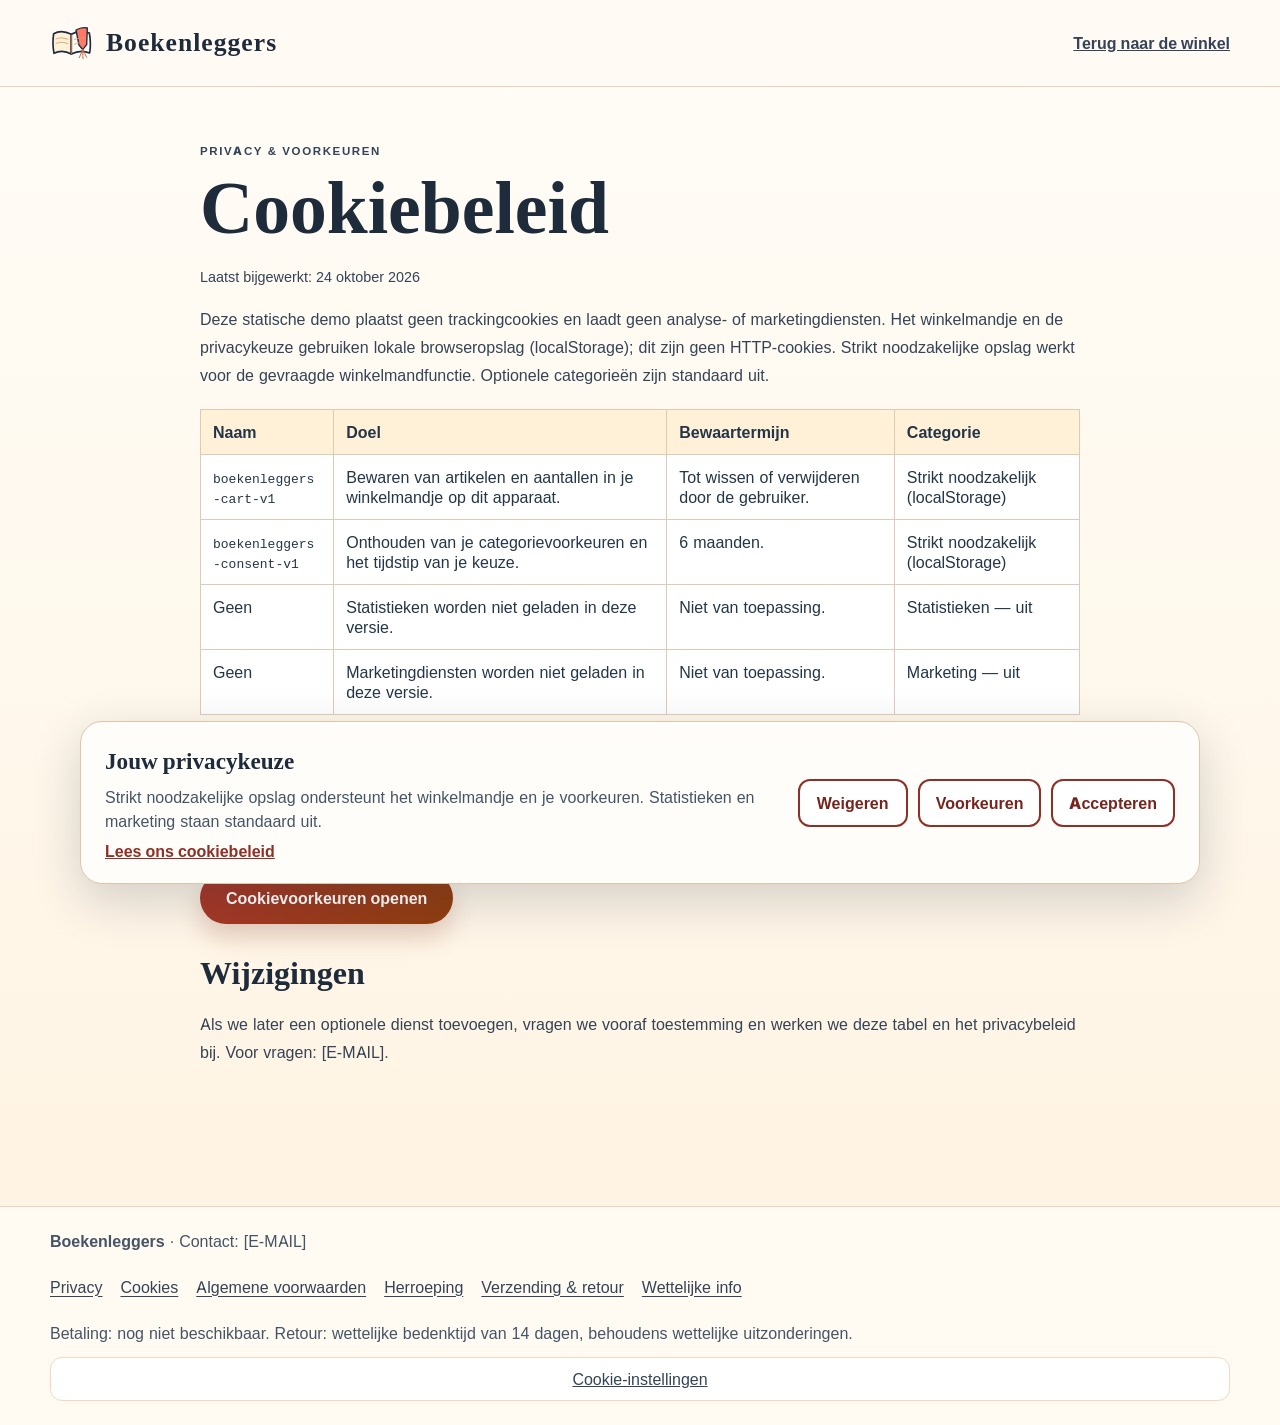
==== cookies.html @ 436d1fa3 "Build animated Dutch storefront with legal and consent pages" ====
<!DOCTYPE html>
<html lang="nl-BE">
  <head>
    <meta charset="UTF-8" />
    <meta name="viewport" content="width=device-width, initial-scale=1.0" />
    <meta name="description" content="Cookiebeleid van Boekenleggers.be, met uitleg over lokale browseropslag en je privacyvoorkeuren." />
    <link rel="canonical" href="https://semracol.github.io/boekenleggers/cookies.html" />
    <meta property="og:type" content="website" />
    <meta property="og:title" content="Cookiebeleid | Boekenleggers.be" />
    <meta property="og:description" content="Bekijk welke opslag Boekenleggers.be gebruikt en beheer je voorkeuren." />
    <meta property="og:url" content="https://semracol.github.io/boekenleggers/cookies.html" />
    <link rel="icon" type="image/svg+xml" href="assets/favicon.svg" />
    <link rel="stylesheet" href="styles.css" />
    <link rel="stylesheet" href="legal.css" />
    <title>Cookiebeleid | Boekenleggers.be</title>
  </head>
  <body>
    <header class="topbar"><div class="container nav-wrap"><a class="brand" href="index.html"><img src="assets/logo-mark.svg" alt="" width="44" height="44" /><span>Boekenleggers</span></a><a class="legal-home-link" href="index.html">Terug naar de winkel</a></div></header>
    <main class="container legal-main">
      <p class="eyebrow">Privacy & voorkeuren</p>
      <h1>Cookiebeleid</h1>
      <p class="legal-updated">Laatst bijgewerkt: 24 oktober 2026</p>
      <p>Deze statische demo plaatst geen trackingcookies en laadt geen analyse- of marketingdiensten. Het winkelmandje en de privacykeuze gebruiken lokale browseropslag (localStorage); dit zijn geen HTTP-cookies. Strikt noodzakelijke opslag werkt voor de gevraagde winkelmandfunctie. Optionele categorieën zijn standaard uit.</p>
      <div class="table-scroll"><table><thead><tr><th>Naam</th><th>Doel</th><th>Bewaartermijn</th><th>Categorie</th></tr></thead><tbody>
        <tr><td><code>boekenleggers-cart-v1</code></td><td>Bewaren van artikelen en aantallen in je winkelmandje op dit apparaat.</td><td>Tot wissen of verwijderen door de gebruiker.</td><td>Strikt noodzakelijk (localStorage)</td></tr>
        <tr><td><code>boekenleggers-consent-v1</code></td><td>Onthouden van je categorievoorkeuren en het tijdstip van je keuze.</td><td>6 maanden.</td><td>Strikt noodzakelijk (localStorage)</td></tr>
        <tr><td>Geen</td><td>Statistieken worden niet geladen in deze versie.</td><td>Niet van toepassing.</td><td>Statistieken — uit</td></tr>
        <tr><td>Geen</td><td>Marketingdiensten worden niet geladen in deze versie.</td><td>Niet van toepassing.</td><td>Marketing — uit</td></tr>
      </tbody></table></div>
      <h2>Je keuze aanpassen</h2>
      <p>Gebruik de knop hieronder of de link “Cookie-instellingen” onderaan elke pagina. Je kunt optionele categorieën weigeren zonder de winkelmandfunctie te verliezen. Je browserinstellingen kunnen lokale opslag ook wissen of blokkeren.</p>
      <button class="button primary" type="button" data-open-cookie-settings>Cookievoorkeuren openen</button>
      <h2>Wijzigingen</h2>
      <p>Als we later een optionele dienst toevoegen, vragen we vooraf toestemming en werken we deze tabel en het privacybeleid bij. Voor vragen: [E-MAIL].</p>
    </main>
    <footer class="site-footer"><div class="container legal-footer"><p><strong>Boekenleggers</strong> · Contact: [E-MAIL]</p><nav class="legal-links" aria-label="Juridische informatie"><a href="privacy.html">Privacy</a><a href="cookies.html">Cookies</a><a href="voorwaarden.html">Algemene voorwaarden</a><a href="herroeping.html">Herroeping</a><a href="verzending-retour.html">Verzending & retour</a><a href="juridische-info.html">Wettelijke info</a></nav><p>Betaling: nog niet beschikbaar. Retour: wettelijke bedenktijd van 14 dagen, behoudens wettelijke uitzonderingen.</p><button class="footer-cookie-link" type="button" data-open-cookie-settings>Cookie-instellingen</button></div></footer>
    <section class="cookie-banner" id="cookieBanner" aria-labelledby="cookieTitle" hidden><div class="cookie-copy"><h2 id="cookieTitle">Jouw privacykeuze</h2><p>Strikt noodzakelijke opslag ondersteunt het winkelmandje en je voorkeuren. Statistieken en marketing staan standaard uit.</p><a href="cookies.html">Lees ons cookiebeleid</a></div><div class="cookie-actions"><button class="cookie-choice" type="button" data-cookie-reject>Weigeren</button><button class="cookie-choice" type="button" data-cookie-preferences>Voorkeuren</button><button class="cookie-choice" type="button" data-cookie-accept>Accepteren</button></div></section>
    <dialog class="cookie-dialog" id="cookiePreferences" aria-labelledby="cookiePreferencesTitle"><form method="dialog" class="cookie-dialog-content"><div class="cookie-dialog-heading"><h2 id="cookiePreferencesTitle">Cookievoorkeuren</h2><button class="icon-button" type="button" data-close-cookie aria-label="Voorkeuren sluiten">×</button></div><p>Strikt noodzakelijke opslag is altijd actief; optionele categorieën staan standaard uit.</p><label class="cookie-category"><span><strong>Strikt noodzakelijk</strong><small>Winkelmandje en voorkeuren</small></span><input type="checkbox" checked disabled /></label><label class="cookie-category"><span><strong>Statistieken</strong><small>Indien later ingeschakeld</small></span><input type="checkbox" id="statisticsConsent" /></label><label class="cookie-category"><span><strong>Marketing</strong><small>Indien later ingeschakeld</small></span><input type="checkbox" id="marketingConsent" /></label><div class="cookie-dialog-actions"><button class="cookie-choice" type="button" data-cookie-reject>Weigeren</button><button class="cookie-choice" type="button" data-cookie-save>Voorkeuren opslaan</button></div></form></dialog>
    <script src="consent.js"></script>
  </body>
</html>
---- styles.css ----
@font-face {
  font-family: "Inter";
  src: url("assets/fonts/inter-latin-ext.woff2") format("woff2");
  font-style: normal;
  font-weight: 400 800;
  font-display: swap;
}

@font-face {
  font-family: "Baloo 2";
  src: url("assets/fonts/baloo-2-latin-ext.woff2") format("woff2");
  font-style: normal;
  font-weight: 400 800;
  font-display: swap;
}

:root {
  --bg: #fffaf4;
  --panel: #fffdf9;
  --cream: #fff1d7;
  --peach: #ffbb9a;
  --coral: #ff7a66;
  --sun: #ffd76a;
  --mint: #bfe9d4;
  --sky: #cfe8ff;
  --lavender: #e1d4ff;
  --ink: #1d2b3a;
  --muted: #5d6d7c;
  --line: #f4d9be;
  --shadow: rgba(89, 58, 41, 0.12);
}

* {
  box-sizing: border-box;
}

html {
  scroll-behavior: smooth;
}

body {
  margin: 0;
  font-family: "Inter", sans-serif;
  background: linear-gradient(180deg, #fffdf8 0%, #fff2df 100%);
  color: var(--ink);
}

a {
  color: inherit;
  text-decoration: none;
}

button {
  font: inherit;
}

.container {
  width: min(1180px, calc(100% - 32px));
  margin: 0 auto;
}

.topbar {
  position: sticky;
  top: 0;
  z-index: 10;
  background: rgba(255, 250, 244, 0.85);
  backdrop-filter: blur(10px);
  border-bottom: 1px solid rgba(236, 201, 173, 0.8);
}

.nav-wrap {
  display: flex;
  align-items: center;
  justify-content: space-between;
  min-height: 86px;
  gap: 16px;
}

.brand {
  display: inline-flex;
  align-items: center;
  gap: 12px;
  font-family: "Baloo 2", cursive;
  font-weight: 800;
  font-size: clamp(1.5rem, 2vw, 2.1rem);
  letter-spacing: 0.04em;
}

.brand-mark {
  display: inline-flex;
  align-items: center;
  justify-content: center;
  width: 40px;
  height: 40px;
  border-radius: 12px;
  background: linear-gradient(135deg, var(--coral), #ffb561);
  color: white;
  box-shadow: 0 10px 20px rgba(255, 122, 102, 0.2);
}

.main-nav {
  display: flex;
  align-items: center;
  gap: clamp(14px, 2vw, 30px);
  font-weight: 600;
  color: var(--muted);
}

.main-nav a {
  position: relative;
}

.main-nav a::after {
  content: "";
  position: absolute;
  left: 0;
  bottom: -8px;
  width: 100%;
  height: 2px;
  background: var(--coral);
  transform: scaleX(0);
  transform-origin: center;
  transition: transform 0.2s ease;
}

.main-nav a:hover::after,
.main-nav a:focus-visible::after {
  transform: scaleX(1);
}

.cart-pill {
  display: inline-flex;
  align-items: center;
  gap: 10px;
  border: 1px solid var(--line);
  background: #fff;
  color: var(--ink);
  border-radius: 999px;
  min-height: 44px;
  padding: 8px 14px;
  cursor: pointer;
  box-shadow: 0 8px 16px rgba(255, 164, 97, 0.08);
}

.cart-count {
  display: inline-flex;
  align-items: center;
  justify-content: center;
  width: 26px;
  height: 26px;
  border-radius: 50%;
  background: #a9362b;
  color: white;
  font-size: 0.85rem;
  font-weight: 700;
}

.hero {
  display: grid;
  grid-template-columns: 1.1fr 0.9fr;
  align-items: center;
  gap: 32px;
  padding: 52px 0 28px;
}

.eyebrow {
  margin: 0 0 12px;
  text-transform: uppercase;
  letter-spacing: 0.14em;
  font-size: 0.72rem;
  font-weight: 800;
  color: var(--coral);
}

.eyebrow.accent {
  color: #ef8d5a;
}

.hero-copy h1,
.section-heading h2,
.gift-copy h2 {
  margin: 0;
  font-family: "Baloo 2", cursive;
  line-height: 0.98;
  letter-spacing: -0.04em;
  color: var(--ink);
}

.hero-copy h1 {
  font-size: clamp(3rem, 5vw, 5rem);
  max-width: 560px;
}

.lead {
  margin: 18px 0 0;
  color: var(--muted);
  font-size: 1.08rem;
  line-height: 1.7;
  max-width: 560px;
}

.hero-actions {
  display: flex;
  flex-wrap: wrap;
  gap: 16px;
  margin-top: 28px;
}

.button {
  display: inline-flex;
  align-items: center;
  justify-content: center;
  border-radius: 999px;
  padding: 16px 26px;
  font-weight: 700;
  transition: transform 0.2s ease, box-shadow 0.2s ease;
}

.button:hover,
.card-button:hover {
  transform: translateY(-1px);
}

.button.primary,
.card-button {
  border: none;
  background: linear-gradient(135deg, #ff7a66 0%, #ffb76e 100%);
  color: white;
  box-shadow: 0 14px 25px rgba(255, 122, 102, 0.2);
}

.button.secondary {
  background: #fff0DB;
  color: var(--ink);
  border: 1px solid #f7d5af;
}

.mini-meta {
  display: flex;
  flex-wrap: wrap;
  gap: 12px;
  list-style: none;
  padding: 0;
  margin: 30px 0 0;
  color: var(--muted);
  font-size: 0.92rem;
  font-weight: 600;
}

.mini-meta li {
  background: rgba(255, 255, 255, 0.65);
  border: 1px solid var(--line);
  border-radius: 999px;
  padding: 10px 14px;
}

.hero-visual {
  display: flex;
  justify-content: center;
}

.product-scene {
  position: relative;
  display: inline-flex;
  min-height: 44px;
  align-items: center;
  width: min(520px, 100%);
  height: 480px;
  border-radius: 36px;
  background: linear-gradient(160deg, #ffe7c8 0%, #fff4e4 100%);
  border: 1px solid #f6d6b0;
  box-shadow: 0 30px 60px rgba(255, 163, 104, 0.14);
  overflow: hidden;
}

.bookmark {
  position: absolute;
  width: 120px;
  height: 280px;
  border-radius: 22px 22px 18px 18px;
  background: linear-gradient(180deg, #fffaf5 0%, #f9e8c9 100%);
  border: 2px solid #ddb88f;
  box-shadow: 0 22px 30px rgba(84, 63, 47, 0.13);
}

.bookmark::before {
  content: "";
  position: absolute;
  inset: 18px 14px 18px 14px;
  border-radius: 16px;
  background: linear-gradient(180deg, #fff8ef 0%, #fbefdf 100%);
  border: 1px solid rgba(0, 0, 0, 0.04);
}

.bookmark-one {
  left: 100px;
  top: 110px;
  transform: rotate(-8deg);
}

.bookmark-two {
  right: 110px;
  top: 130px;
  transform: rotate(10deg);
  background: linear-gradient(180deg, #eef6fb 0%, #dae8f9 100%);
  border-color: #b8cde7;
}

.gift-bag {
  position: absolute;
  right: 70px;
  bottom: 42px;
  width: 220px;
  height: 260px;
  background: linear-gradient(180deg, #f9d8b1 0%, #efb77d 100%);
  border-radius: 26px;
  border: 1px solid rgba(121, 80, 53, 0.16);
  box-shadow: 0 20px 30px rgba(159, 104, 55, 0.16);
}

.bag-top {
  position: absolute;
  left: 18px;
  right: 18px;
  top: 26px;
  height: 26px;
  border-radius: 16px 16px 10px 10px;
  background: rgba(255, 255, 255, 0.45);
}

.bag-ribbon {
  position: absolute;
  left: calc(50% - 10px);
  top: 0;
  width: 20px;
  height: 110px;
  border-radius: 999px;
  background: linear-gradient(180deg, #ff8b72 0%, #ffb76e 100%);
}

.badge {
  position: absolute;
  top: 28px;
  right: 36px;
  background: white;
  color: #8f3026;
  font-size: 0.72rem;
  font-weight: 800;
  letter-spacing: 0.12em;
  padding: 10px 14px;
  border-radius: 999px;
  text-transform: uppercase;
  box-shadow: 0 8px 18px rgba(255, 124, 88, 0.12);
}

.hero-shipping-badge {
  position: absolute;
  bottom: 18px;
  left: 18px;
  max-width: calc(100% - 36px);
  padding: 12px 16px;
  border-radius: 999px;
  background: var(--ink);
  color: white;
  font-size: 0.86rem;
  font-weight: 700;
  box-shadow: 0 8px 20px rgba(29, 43, 58, 0.18);
}

.promo-strip {
  overflow: hidden;
  background: #ffe6c3;
  border-top: 1px solid rgba(210, 171, 119, 0.5);
  border-bottom: 1px solid rgba(210, 171, 119, 0.5);
}

.marquee-track {
  overflow: hidden;
  padding: 15px 0;
}

.marquee-content {
  display: flex;
  width: max-content;
  align-items: center;
  gap: 40px;
  animation: marquee-scroll 28s linear infinite;
}

.marquee-content span {
  color: var(--ink);
  font-weight: 800;
  white-space: nowrap;
}

.marquee-content span::after {
  content: "✦";
  color: #bd4e3d;
  margin-left: 40px;
}

@keyframes marquee-scroll {
  to {
    transform: translateX(-50%);
  }
}

.collection,
.reviews {
  padding: 72px 0 28px;
}

.section-heading {
  margin-bottom: 28px;
}

.section-heading h2,
.gift-copy h2 {
  font-size: clamp(2.1rem, 3.2vw, 3.5rem);
}

.product-grid {
  display: grid;
  grid-template-columns: repeat(4, minmax(0, 1fr));
  gap: 22px;
}

.product-card {
  background: rgba(255, 255, 255, 0.75);
  border: 1px solid var(--line);
  border-radius: 28px;
  overflow: hidden;
  box-shadow: 0 16px 36px rgba(185, 130, 80, 0.08);
}

.product-art {
  position: relative;
  height: 220px;
  display: flex;
  align-items: center;
  justify-content: center;
  padding: 10px;
}

.product-image {
  width: 100%;
  height: 100%;
  object-fit: contain;
  border-radius: 18px;
}

.art-peach {
  background: linear-gradient(135deg, #ffd2c8 0%, #fff0c8 100%);
}

.art-mint {
  background: linear-gradient(135deg, #d7f6e6 0%, #cbe9ff 100%);
}

.art-gold {
  background: linear-gradient(135deg, #f9e7b5 0%, #ffd9c1 100%);
}

.art-lilac {
  background: linear-gradient(135deg, #e5d9ff 0%, #dff0ff 100%);
}

.product-info {
  padding: 20px 18px 18px;
}

.meta-row {
  display: flex;
  justify-content: space-between;
  align-items: center;
  gap: 10px;
  margin-bottom: 8px;
}

.tag {
  display: inline-flex;
  align-items: center;
  justify-content: center;
  min-height: 30px;
  border-radius: 999px;
  background: #fff4de;
  color: #7a5b38;
  font-size: 0.72rem;
  font-weight: 800;
  letter-spacing: 0.08em;
  text-transform: uppercase;
  padding: 0 10px;
}

.price {
  font-weight: 800;
  color: var(--ink);
}

.product-info h3 {
  margin: 0 0 8px;
  font-size: 1.5rem;
}

.product-info p {
  margin: 0;
  color: var(--muted);
  line-height: 1.6;
}

.card-button {
  margin-top: 18px;
  width: 100%;
  min-height: 48px;
  border: none;
  border-radius: 14px;
  padding: 12px 16px;
  font-weight: 700;
  cursor: pointer;
}

.product-shipping-note {
  margin: 10px 0 0 !important;
  color: #455566 !important;
  font-size: 0.8rem;
  text-align: center;
}

.gift-banner {
  padding: 28px 0 10px;
}

.gift-layout {
  display: grid;
  grid-template-columns: 1.03fr 0.97fr;
  align-items: center;
  gap: 28px;
  padding: 44px 38px;
  background: linear-gradient(135deg, #fffcf8 0%, #fff5ea 100%);
  border: 1px solid var(--line);
  border-radius: 36px;
  box-shadow: 0 16px 32px rgba(181, 120, 72, 0.1);
}

.gift-copy p {
  color: var(--muted);
  line-height: 1.7;
}

.gift-copy ul {
  list-style: none;
  padding: 0;
  margin: 18px 0 26px;
  display: grid;
  gap: 10px;
  color: var(--ink);
  font-weight: 600;
}

.gift-copy li::before {
  content: "✦";
  color: var(--coral);
  margin-right: 10px;
}

.gift-visual {
  display: flex;
  justify-content: center;
  align-items: center;
  min-height: 320px;
}

.box {
  position: relative;
  width: 290px;
  height: 250px;
}

.box-lid {
  position: absolute;
  left: 18px;
  right: 18px;
  top: 0;
  height: 42px;
  border-radius: 16px 16px 12px 12px;
  background: linear-gradient(180deg, #f9d5a4 0%, #f0b77c 100%);
  border: 1px solid rgba(123, 66, 35, 0.15);
}

.box-body {
  position: absolute;
  left: 36px;
  right: 36px;
  top: 34px;
  bottom: 0;
  border-radius: 20px 20px 26px 26px;
  background: linear-gradient(180deg, #fff8ef 0%, #f2d5ad 100%);
  border: 1px solid rgba(123, 66, 35, 0.12);
  box-shadow: 0 25px 30px rgba(118, 76, 44, 0.12);
}

.box-ribbon {
  position: absolute;
  left: calc(50% - 16px);
  top: 24px;
  width: 30px;
  height: 170px;
  border-radius: 999px;
  background: linear-gradient(180deg, #ff7a66 0%, #ffbf70 100%);
}

.info-grid {
  display: grid;
  grid-template-columns: repeat(3, minmax(0, 1fr));
  gap: 22px;
  padding-top: 52px;
  padding-bottom: 18px;
}

.panel {
  background: rgba(255, 255, 255, 0.7);
  border: 1px solid var(--line);
  border-radius: 26px;
  padding: 26px 24px;
  box-shadow: 0 12px 30px rgba(167, 127, 91, 0.08);
}

.icon {
  display: inline-flex;
  align-items: center;
  justify-content: center;
  width: 42px;
  height: 42px;
  border-radius: 12px;
  background: linear-gradient(135deg, #fff0d1 0%, #ffe4c1 100%);
  color: #87371f;
  font-size: 1.4rem;
  margin-bottom: 10px;
}

.panel h3 {
  margin: 0 0 8px;
  font-size: 1.3rem;
}

.panel p {
  margin: 0;
  color: var(--muted);
  line-height: 1.7;
}

.review-grid {
  display: grid;
  grid-template-columns: repeat(3, minmax(0, 1fr));
  gap: 20px;
}

blockquote {
  margin: 0;
  background: rgba(255, 255, 255, 0.72);
  border: 1px solid var(--line);
  border-radius: 24px;
  padding: 24px 22px;
  color: var(--ink);
  font-size: 1.04rem;
  line-height: 1.7;
  box-shadow: 0 12px 30px rgba(167, 127, 91, 0.06);
}

blockquote footer {
  margin-top: 12px;
  font-weight: 700;
  color: var(--muted);
}

.site-footer {
  border-top: 1px solid rgba(230, 188, 152, 0.6);
  background: rgba(255, 250, 243, 0.98);
  margin-top: 48px;
}

.footer-wrap {
  display: flex;
  justify-content: space-between;
  align-items: center;
  gap: 18px;
  min-height: 130px;
}

.footer-brand {
  margin-bottom: 8px;
}

.site-footer p {
  margin: 0;
  color: var(--muted);
}

.footer-links {
  display: flex;
  flex-wrap: wrap;
  gap: 18px;
  font-weight: 600;
  color: var(--muted);
}

.legal-links {
  display: flex;
  flex-wrap: wrap;
  gap: 10px 18px;
}

.legal-links a {
  min-height: 44px;
  display: inline-flex;
  align-items: center;
  color: #344456;
  text-decoration: underline;
  text-underline-offset: 3px;
}

.shipping-note {
  flex-basis: 100%;
  font-size: 0.9rem;
}

.cart-backdrop {
  position: fixed;
  inset: 0;
  z-index: 19;
  background: rgba(23, 31, 41, 0.46);
}

.cart-panel {
  position: fixed;
  z-index: 20;
  inset: 0 0 0 auto;
  display: flex;
  width: min(100%, 460px);
  flex-direction: column;
  overflow-y: auto;
  padding: 24px;
  background: #fffdf9;
  box-shadow: -18px 0 48px rgba(29, 43, 58, 0.2);
}

.cart-panel[hidden],
.cart-backdrop[hidden] {
  display: none;
}

.cart-header {
  display: flex;
  align-items: center;
  justify-content: space-between;
  gap: 16px;
  border-bottom: 1px solid var(--line);
  padding-bottom: 16px;
}

.cart-header h2 {
  margin: 0;
  font-family: "Baloo 2", cursive;
  font-size: 1.9rem;
}

.icon-button,
.quantity-control button,
.remove-item {
  min-width: 44px;
  min-height: 44px;
  border: 1px solid var(--line);
  border-radius: 12px;
  background: white;
  color: var(--ink);
  cursor: pointer;
}

.icon-button {
  font-size: 1.8rem;
}

.cart-items {
  display: grid;
  gap: 14px;
  padding: 18px 0;
}

.cart-item {
  display: grid;
  grid-template-columns: 64px minmax(0, 1fr) auto;
  gap: 12px;
  align-items: center;
}

.cart-item img {
  width: 64px;
  height: 80px;
  border-radius: 10px;
  object-fit: cover;
}

.cart-item h3,
.cart-item p {
  margin: 0;
}

.cart-item p {
  margin-top: 4px;
  color: var(--muted);
  font-size: 0.9rem;
}

.quantity-control {
  display: inline-flex;
  align-items: center;
  gap: 10px;
  margin-top: 8px;
}

.quantity-control button {
  min-width: 44px;
  min-height: 44px;
  font-size: 1.2rem;
}

.remove-item {
  padding: 0 10px;
  font-size: 0.8rem;
}

.cart-empty {
  padding: 18px 0;
  color: var(--muted);
}

.shipping-progress-wrap {
  padding: 16px;
  border-radius: 18px;
  background: #fff2dd;
}

.shipping-progress-wrap p {
  margin: 0 0 10px;
  font-weight: 700;
}

.shipping-progress {
  height: 10px;
  overflow: hidden;
  border-radius: 999px;
  background: #f1d5b1;
}

.shipping-progress span {
  display: block;
  width: 0;
  height: 100%;
  border-radius: inherit;
  background: linear-gradient(90deg, var(--coral), #eaa543);
  transition: width 220ms ease;
}

.cart-totals {
  display: grid;
  gap: 10px;
  margin: 18px 0 0;
}

.cart-totals div {
  display: flex;
  justify-content: space-between;
  gap: 16px;
}

.cart-totals dd {
  margin: 0;
  font-weight: 700;
}

.cart-grand-total {
  border-top: 1px solid var(--line);
  padding-top: 12px;
  font-size: 1.15rem;
}

.vat-note {
  margin: 8px 0 16px;
  color: var(--muted);
  text-align: right;
  font-size: 0.85rem;
}

.terms-check {
  display: flex;
  align-items: flex-start;
  gap: 10px;
  line-height: 1.5;
}

.terms-check input {
  width: 20px;
  height: 20px;
  flex: 0 0 auto;
  accent-color: #a53c2c;
}

.terms-check a {
  color: #8f3026;
  text-decoration: underline;
}

.cart-checkout {
  width: 100%;
  min-height: 48px;
  margin-top: 16px;
  cursor: pointer;
}

.cart-checkout:disabled {
  cursor: not-allowed;
  filter: grayscale(0.65);
  opacity: 0.7;
}

.cart-demo-note {
  color: var(--muted);
  text-align: center;
  font-size: 0.85rem;
}

.cart-open {
  overflow: hidden;
}

.footer-cookie-link {
  min-height: 44px;
  padding: 8px 12px;
  border: 1px solid var(--line);
  border-radius: 12px;
  background: white;
  color: #334457;
  text-decoration: underline;
  cursor: pointer;
}

.cookie-banner {
  position: fixed;
  z-index: 30;
  inset: auto 16px 16px;
  display: grid;
  grid-template-columns: minmax(0, 1fr) auto;
  align-items: center;
  gap: 24px;
  max-width: 1120px;
  margin: 0 auto;
  padding: 22px 24px;
  border: 1px solid #dfc5a9;
  border-radius: 22px;
  background: #fffdf9;
  box-shadow: 0 16px 50px rgba(29, 43, 58, 0.2);
}

.cookie-banner[hidden] {
  display: none;
}

.cookie-copy h2,
.cookie-copy p {
  margin: 0;
}

.cookie-copy h2 {
  font-family: "Baloo 2", cursive;
  font-size: 1.45rem;
}

.cookie-copy p {
  margin: 4px 0 8px;
  color: #455566;
  line-height: 1.5;
}

.cookie-copy a {
  color: #8f3026;
  text-decoration: underline;
  font-weight: 700;
}

.cookie-actions,
.cookie-dialog-actions {
  display: flex;
  flex-wrap: wrap;
  gap: 10px;
}

.cookie-choice {
  min-width: 110px;
  min-height: 48px;
  padding: 10px 16px;
  border: 2px solid #8f3026;
  border-radius: 12px;
  background: #fff;
  color: #75251e;
  font-weight: 800;
  cursor: pointer;
}

.cookie-choice:hover,
.cookie-choice:focus-visible {
  background: #fff1d7;
}

.cookie-dialog {
  width: min(560px, calc(100% - 28px));
  padding: 0;
  border: 1px solid var(--line);
  border-radius: 22px;
  background: #fffdf9;
  color: var(--ink);
  box-shadow: 0 22px 70px rgba(29, 43, 58, 0.3);
}

.cookie-dialog::backdrop {
  background: rgba(23, 31, 41, 0.52);
}

.cookie-dialog-content {
  padding: 24px;
}

.cookie-dialog-heading {
  display: flex;
  align-items: center;
  justify-content: space-between;
  gap: 12px;
}

.cookie-dialog-heading h2 {
  margin: 0;
  font-family: "Baloo 2", cursive;
}

.cookie-category {
  display: flex;
  min-height: 68px;
  align-items: center;
  justify-content: space-between;
  gap: 18px;
  padding: 12px 0;
  border-top: 1px solid var(--line);
}

.cookie-category span {
  display: grid;
  gap: 4px;
}

.cookie-category small {
  color: #455566;
}

.cookie-category input {
  width: 22px;
  height: 22px;
  accent-color: #8f3026;
}

.cookie-dialog-actions {
  justify-content: flex-end;
  margin-top: 18px;
}

.brand img {
  display: block;
  flex: 0 0 auto;
}

.topbar {
  transition: background-color 180ms ease, box-shadow 180ms ease;
}

.nav-wrap {
  transition: min-height 180ms ease;
}

.topbar.is-compact {
  background: rgba(255, 250, 244, 0.96);
  box-shadow: 0 8px 24px rgba(29, 43, 58, 0.08);
}

.topbar.is-compact .nav-wrap {
  min-height: 66px;
}

.eyebrow {
  color: #8f3026;
}

.eyebrow.accent {
  color: #81401f;
}

.button.primary,
.card-button {
  background: linear-gradient(135deg, #a9362b 0%, #8f3e0d 100%);
  box-shadow: 0 14px 25px rgba(128, 48, 31, 0.2);
}

.hero-title-words {
  display: block;
}

.hero-title-word {
  display: inline-block;
  animation: word-appear 520ms cubic-bezier(0.2, 0.8, 0.2, 1) both;
  animation-delay: var(--word-delay);
}

@keyframes word-appear {
  from {
    opacity: 0;
    transform: translateY(0.35em) rotate(2deg);
  }
  to {
    opacity: 1;
    transform: translateY(0) rotate(0);
  }
}

.sr-only {
  position: absolute;
  width: 1px;
  height: 1px;
  overflow: hidden;
  clip: rect(0, 0, 0, 0);
  white-space: nowrap;
  clip-path: inset(50%);
}

.bookmark-one {
  animation: bookmark-float 4.5s ease-in-out infinite;
  margin-left: var(--parallax-x, 0);
  margin-top: var(--parallax-y, 0);
  will-change: transform;
}

.bookmark-two {
  animation: bookmark-float-alt 5.2s ease-in-out infinite;
  margin-left: calc(var(--parallax-x, 0px) * -0.7);
  margin-top: calc(var(--parallax-y, 0px) * -0.7);
  will-change: transform;
}

@keyframes bookmark-float {
  50% {
    transform: translate3d(2px, -10px, 0) rotate(-5deg);
  }
}

@keyframes bookmark-float-alt {
  50% {
    transform: translate3d(-3px, -8px, 0) rotate(7deg);
  }
}

.gift-bag {
  transform: translate3d(calc(var(--parallax-x, 0px) * -0.5), calc(var(--parallax-y, 0px) * -0.5), 0);
  transition: transform 300ms ease;
}

.marquee-content {
  animation: marquee-scroll 28s linear infinite;
}

@keyframes marquee-scroll {
  to {
    transform: translateX(-50%);
  }
}

.product-card {
  transform: perspective(900px) rotateX(var(--tilt-x, 0deg)) rotateY(var(--tilt-y, 0deg));
  transform-style: preserve-3d;
  transition: transform 180ms ease, box-shadow 180ms ease;
}

.product-card:hover {
  box-shadow: 0 22px 44px rgba(185, 130, 80, 0.17);
}

.product-image {
  transition: transform 260ms ease;
}

.product-card:hover .product-image {
  transform: scale(1.05);
}

.heart-burst {
  position: absolute;
  z-index: 2;
  left: calc(15% + var(--burst-index) * 13%);
  top: 50%;
  pointer-events: none;
  color: #8f3026;
  font-size: 1.2rem;
  animation: heart-pop 800ms ease-out forwards;
}

@keyframes heart-pop {
  0% {
    opacity: 1;
    transform: translateY(0) scale(0.4) rotate(0);
  }
  100% {
    opacity: 0;
    transform: translateY(-45px) scale(1.5) rotate(22deg);
  }
}

.cart-icon.is-bouncing {
  animation: cart-bounce 500ms ease;
}

@keyframes cart-bounce {
  35% {
    transform: translateY(-5px) rotate(-8deg);
  }
  70% {
    transform: translateY(2px) rotate(5deg);
  }
}

.js .reveal {
  opacity: 0;
  transform: translateY(24px);
  transition: opacity 600ms ease, transform 600ms cubic-bezier(0.2, 0.8, 0.2, 1);
  transition-delay: var(--reveal-delay, 0ms);
}

.js .reveal.is-visible {
  opacity: 1;
  transform: translateY(0);
}

.faq {
  padding: 56px 0 24px;
}

.faq details {
  margin: 12px 0;
  padding: 18px 20px;
  border: 1px solid var(--line);
  border-radius: 18px;
  background: rgba(255, 255, 255, 0.78);
}

.faq summary {
  display: flex;
  min-height: 44px;
  align-items: center;
  cursor: pointer;
  font-weight: 800;
}

.faq details p {
  margin-bottom: 0;
  color: var(--muted);
  line-height: 1.65;
}

.faq details[open] summary {
  color: #8f3026;
}

@media (max-width: 980px) {
  .hero,
  .gift-layout,
  .product-grid,
  .info-grid,
  .review-grid {
    grid-template-columns: 1fr 1fr;
  }

  .hero {
    grid-template-columns: 1fr;
  }

  .product-grid,
  .review-grid {
    grid-template-columns: repeat(2, minmax(0, 1fr));
  }

  .main-nav {
    order: 3;
    display: flex;
    width: 100%;
    overflow-x: auto;
    padding: 4px 0 8px;
    gap: 22px;
    white-space: nowrap;
  }

  .nav-wrap {
    flex-wrap: wrap;
    padding-top: 8px;
  }
}

@media (max-width: 680px) {
  .product-grid,
  .info-grid,
  .review-grid,
  .gift-layout {
    grid-template-columns: 1fr;
  }

  .product-scene {
    height: 360px;
  }

  .cart-pill > span:first-of-type {
    display: none;
  }

  .cart-pill {
    padding-right: 8px;
    padding-left: 8px;
  }

  .hero-shipping-badge {
    left: 12px;
    bottom: 12px;
    font-size: 0.75rem;
  }

  .hero-copy h1 {
    font-size: clamp(2.8rem, 12vw, 4rem);
  }

  .gift-layout {
    padding: 28px 20px;
  }

  .hero-copy h1 {
    max-width: 100%;
  }

  .button {
    width: 100%;
  }

  .hero-actions {
    flex-direction: column;
  }

  .footer-wrap {
    align-items: flex-start;
    flex-direction: column;
    justify-content: center;
    padding: 20px 0;
  }

  .cookie-banner {
    inset: auto 10px 10px;
    grid-template-columns: 1fr;
    padding: 18px;
  }

  .cookie-actions,
  .cookie-dialog-actions {
    display: grid;
    grid-template-columns: 1fr;
  }

  .cookie-choice {
    width: 100%;
  }
}

@media (prefers-reduced-motion: reduce) {
  *,
  *::before,
  *::after {
    scroll-behavior: auto !important;
    animation-duration: 0.01ms !important;
    animation-iteration-count: 1 !important;
    transition-duration: 0.01ms !important;
  }

  .js .reveal {
    opacity: 1;
    transform: none;
  }
}
---- legal.css ----
.legal-main {
  max-width: 880px;
  min-height: 60vh;
  padding-top: 54px;
  padding-bottom: 76px;
}

.legal-main h1,
.legal-main h2 {
  font-family: "Baloo 2", cursive;
  line-height: 1.1;
}

.legal-main h1 {
  margin: 0;
  font-size: clamp(2.8rem, 7vw, 4.6rem);
}

.legal-main h2 {
  margin: 34px 0 10px;
  font-size: clamp(1.5rem, 4vw, 2rem);
}

.legal-main p,
.legal-main li {
  color: #344456;
  line-height: 1.75;
}

.legal-main li {
  margin: 8px 0;
}

.legal-main a {
  color: #812d24;
  text-decoration: underline;
  text-underline-offset: 3px;
}

.legal-updated {
  margin-top: 10px;
  font-size: 0.9rem;
}

.legal-notice {
  margin: 24px 0;
  padding: 18px 20px;
  border: 1px solid #c58b36;
  border-left: 6px solid #9c4b12;
  border-radius: 12px;
  background: #fff3d8;
  color: #352818;
  line-height: 1.6;
}

.table-scroll {
  overflow-x: auto;
  margin: 20px 0;
}

.legal-main table {
  width: 100%;
  border-collapse: collapse;
  background: white;
}

.legal-main th,
.legal-main td {
  padding: 12px;
  border: 1px solid #dfcbb5;
  text-align: left;
  vertical-align: top;
  color: #253548;
}

.legal-main th {
  background: #fff1d7;
}

.legal-main code,
.withdrawal-form {
  overflow-wrap: anywhere;
}

.withdrawal-form {
  padding: 20px;
  border: 1px solid #dfcbb5;
  border-radius: 14px;
  background: #fffdf9;
  color: #253548;
  font: 0.95rem/1.7 "Inter", sans-serif;
  white-space: pre-wrap;
}

.company-details {
  display: grid;
  gap: 0;
  margin: 24px 0;
}

.company-details div {
  display: grid;
  grid-template-columns: minmax(180px, 0.8fr) 1.2fr;
  gap: 14px;
  padding: 14px 0;
  border-bottom: 1px solid #ead7c2;
}

.company-details dt {
  font-weight: 800;
}

.company-details dd {
  margin: 0;
  color: #344456;
  overflow-wrap: anywhere;
}

.legal-home-link {
  min-height: 44px;
  display: inline-flex;
  align-items: center;
  color: #344456;
  font-weight: 700;
  text-decoration: underline;
}

.legal-footer {
  display: grid;
  gap: 14px;
  padding-top: 24px;
  padding-bottom: 24px;
}

.legal-footer p {
  margin: 0;
  color: #455566;
}

.legal-links {
  display: flex;
  flex-wrap: wrap;
  gap: 10px 18px;
}

.legal-links a {
  min-height: 44px;
  display: inline-flex;
  align-items: center;
  color: #344456;
  text-decoration: underline;
  text-underline-offset: 3px;
}

@media (max-width: 600px) {
  .legal-main {
    padding-top: 34px;
  }

  .company-details div {
    grid-template-columns: 1fr;
    gap: 4px;
  }
}
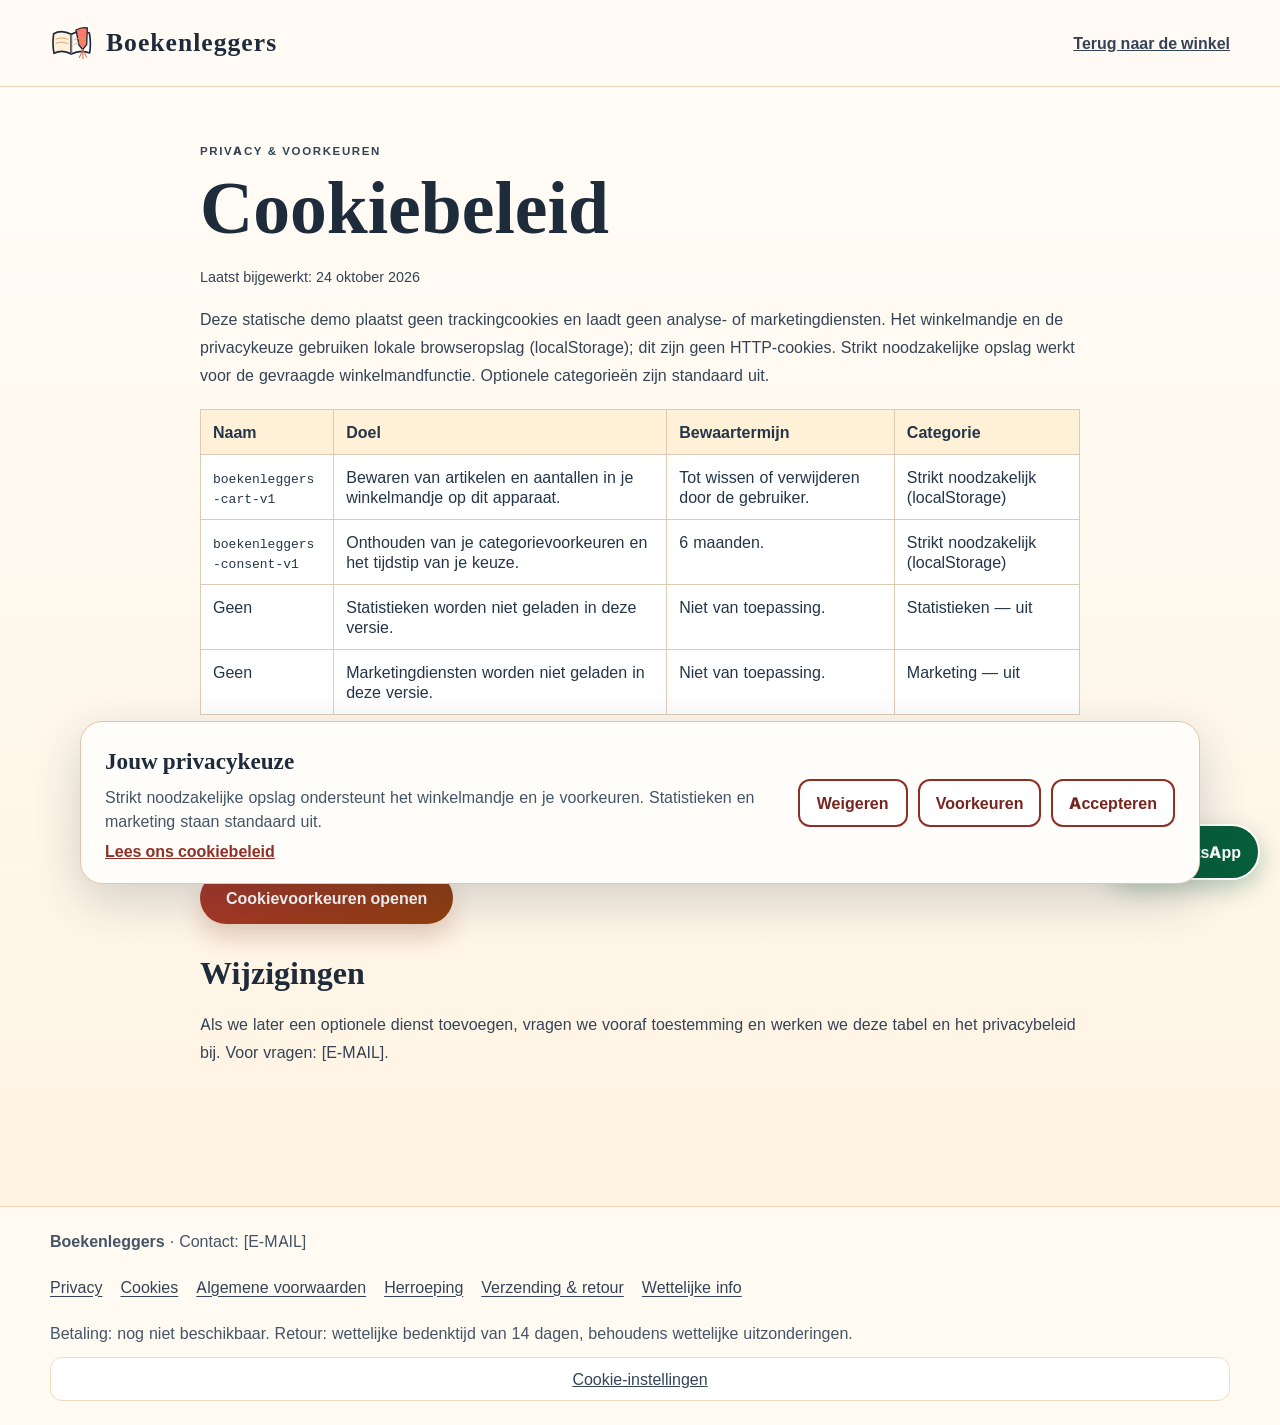
==== commit 4485457a: "Add floating WhatsApp contact button" ====
--- a/cookies.html
+++ b/cookies.html
@@ -33,6 +33,7 @@
       <h2>Wijzigingen</h2>
       <p>Als we later een optionele dienst toevoegen, vragen we vooraf toestemming en werken we deze tabel en het privacybeleid bij. Voor vragen: [E-MAIL].</p>
     </main>
+    <a class="whatsapp-float" href="https://wa.me/32465758240?text=Hallo%2C%20ik%20heb%20een%20vraag%20over%20een%20boekenlegger." target="_blank" rel="noopener noreferrer" aria-label="Contacteer ons via WhatsApp op +32 465 75 82 40" title="Chat met ons via WhatsApp"><svg viewBox="0 0 32 32" aria-hidden="true" focusable="false"><path d="M16 3.2A12.4 12.4 0 0 0 5.3 22l-1.6 6 6.1-1.6A12.4 12.4 0 1 0 16 3.2Zm0 22.5c-1.9 0-3.8-.5-5.4-1.5l-.4-.2-3.6 1 1-3.5-.2-.4A10 10 0 1 1 16 25.7Zm5.5-7.5c-.3-.2-1.8-.9-2.1-1-.3-.1-.5-.2-.7.2-.2.3-.8 1-.9 1.2-.2.2-.3.2-.6.1-.3-.2-1.3-.5-2.5-1.6-.9-.8-1.5-1.8-1.7-2.1-.2-.3 0-.5.1-.6l.5-.6.3-.5c.1-.2 0-.4 0-.6l-.9-2.2c-.2-.6-.5-.5-.7-.5h-.6c-.2 0-.6.1-.9.4-.3.3-1.1 1-1.1 2.5s1.1 2.9 1.3 3.1c.2.2 2.1 3.2 5.1 4.5.7.3 1.2.5 1.6.6.7.2 1.3.2 1.8.1.6-.1 1.8-.7 2.1-1.4.3-.7.3-1.3.2-1.4-.1-.1-.3-.2-.6-.4Z"/></svg><span>WhatsApp</span></a>
     <footer class="site-footer"><div class="container legal-footer"><p><strong>Boekenleggers</strong> · Contact: [E-MAIL]</p><nav class="legal-links" aria-label="Juridische informatie"><a href="privacy.html">Privacy</a><a href="cookies.html">Cookies</a><a href="voorwaarden.html">Algemene voorwaarden</a><a href="herroeping.html">Herroeping</a><a href="verzending-retour.html">Verzending & retour</a><a href="juridische-info.html">Wettelijke info</a></nav><p>Betaling: nog niet beschikbaar. Retour: wettelijke bedenktijd van 14 dagen, behoudens wettelijke uitzonderingen.</p><button class="footer-cookie-link" type="button" data-open-cookie-settings>Cookie-instellingen</button></div></footer>
     <section class="cookie-banner" id="cookieBanner" aria-labelledby="cookieTitle" hidden><div class="cookie-copy"><h2 id="cookieTitle">Jouw privacykeuze</h2><p>Strikt noodzakelijke opslag ondersteunt het winkelmandje en je voorkeuren. Statistieken en marketing staan standaard uit.</p><a href="cookies.html">Lees ons cookiebeleid</a></div><div class="cookie-actions"><button class="cookie-choice" type="button" data-cookie-reject>Weigeren</button><button class="cookie-choice" type="button" data-cookie-preferences>Voorkeuren</button><button class="cookie-choice" type="button" data-cookie-accept>Accepteren</button></div></section>
     <dialog class="cookie-dialog" id="cookiePreferences" aria-labelledby="cookiePreferencesTitle"><form method="dialog" class="cookie-dialog-content"><div class="cookie-dialog-heading"><h2 id="cookiePreferencesTitle">Cookievoorkeuren</h2><button class="icon-button" type="button" data-close-cookie aria-label="Voorkeuren sluiten">×</button></div><p>Strikt noodzakelijke opslag is altijd actief; optionele categorieën staan standaard uit.</p><label class="cookie-category"><span><strong>Strikt noodzakelijk</strong><small>Winkelmandje en voorkeuren</small></span><input type="checkbox" checked disabled /></label><label class="cookie-category"><span><strong>Statistieken</strong><small>Indien later ingeschakeld</small></span><input type="checkbox" id="statisticsConsent" /></label><label class="cookie-category"><span><strong>Marketing</strong><small>Indien later ingeschakeld</small></span><input type="checkbox" id="marketingConsent" /></label><div class="cookie-dialog-actions"><button class="cookie-choice" type="button" data-cookie-reject>Weigeren</button><button class="cookie-choice" type="button" data-cookie-save>Voorkeuren opslaan</button></div></form></dialog>
--- a/styles.css
+++ b/styles.css
@@ -933,6 +933,45 @@
   overflow: hidden;
 }
 
+.whatsapp-float {
+  position: fixed;
+  right: 20px;
+  bottom: 20px;
+  z-index: 15;
+  display: inline-flex;
+  min-width: 56px;
+  min-height: 56px;
+  align-items: center;
+  justify-content: center;
+  gap: 9px;
+  padding: 10px 17px;
+  border: 2px solid #fff;
+  border-radius: 999px;
+  background: #075e3b;
+  box-shadow: 0 8px 24px rgba(7, 94, 59, 0.3);
+  color: #fff;
+  font-weight: 800;
+  text-decoration: none;
+  transition: transform 180ms ease, box-shadow 180ms ease;
+}
+
+.whatsapp-float:hover {
+  transform: translateY(-3px);
+  box-shadow: 0 12px 28px rgba(7, 94, 59, 0.38);
+}
+
+.whatsapp-float:focus-visible {
+  outline: 3px solid var(--ink);
+  outline-offset: 3px;
+}
+
+.whatsapp-float svg {
+  width: 28px;
+  height: 28px;
+  flex: 0 0 auto;
+  fill: currentColor;
+}
+
 .footer-cookie-link {
   min-height: 44px;
   padding: 8px 12px;
@@ -1368,6 +1407,23 @@
     padding: 18px;
   }
 
+  .whatsapp-float {
+    right: 14px;
+    bottom: 14px;
+    width: 56px;
+    min-width: 56px;
+    padding: 10px;
+  }
+
+  .whatsapp-float span {
+    position: absolute;
+    width: 1px;
+    height: 1px;
+    overflow: hidden;
+    clip-path: inset(50%);
+    white-space: nowrap;
+  }
+
   .cookie-actions,
   .cookie-dialog-actions {
     display: grid;
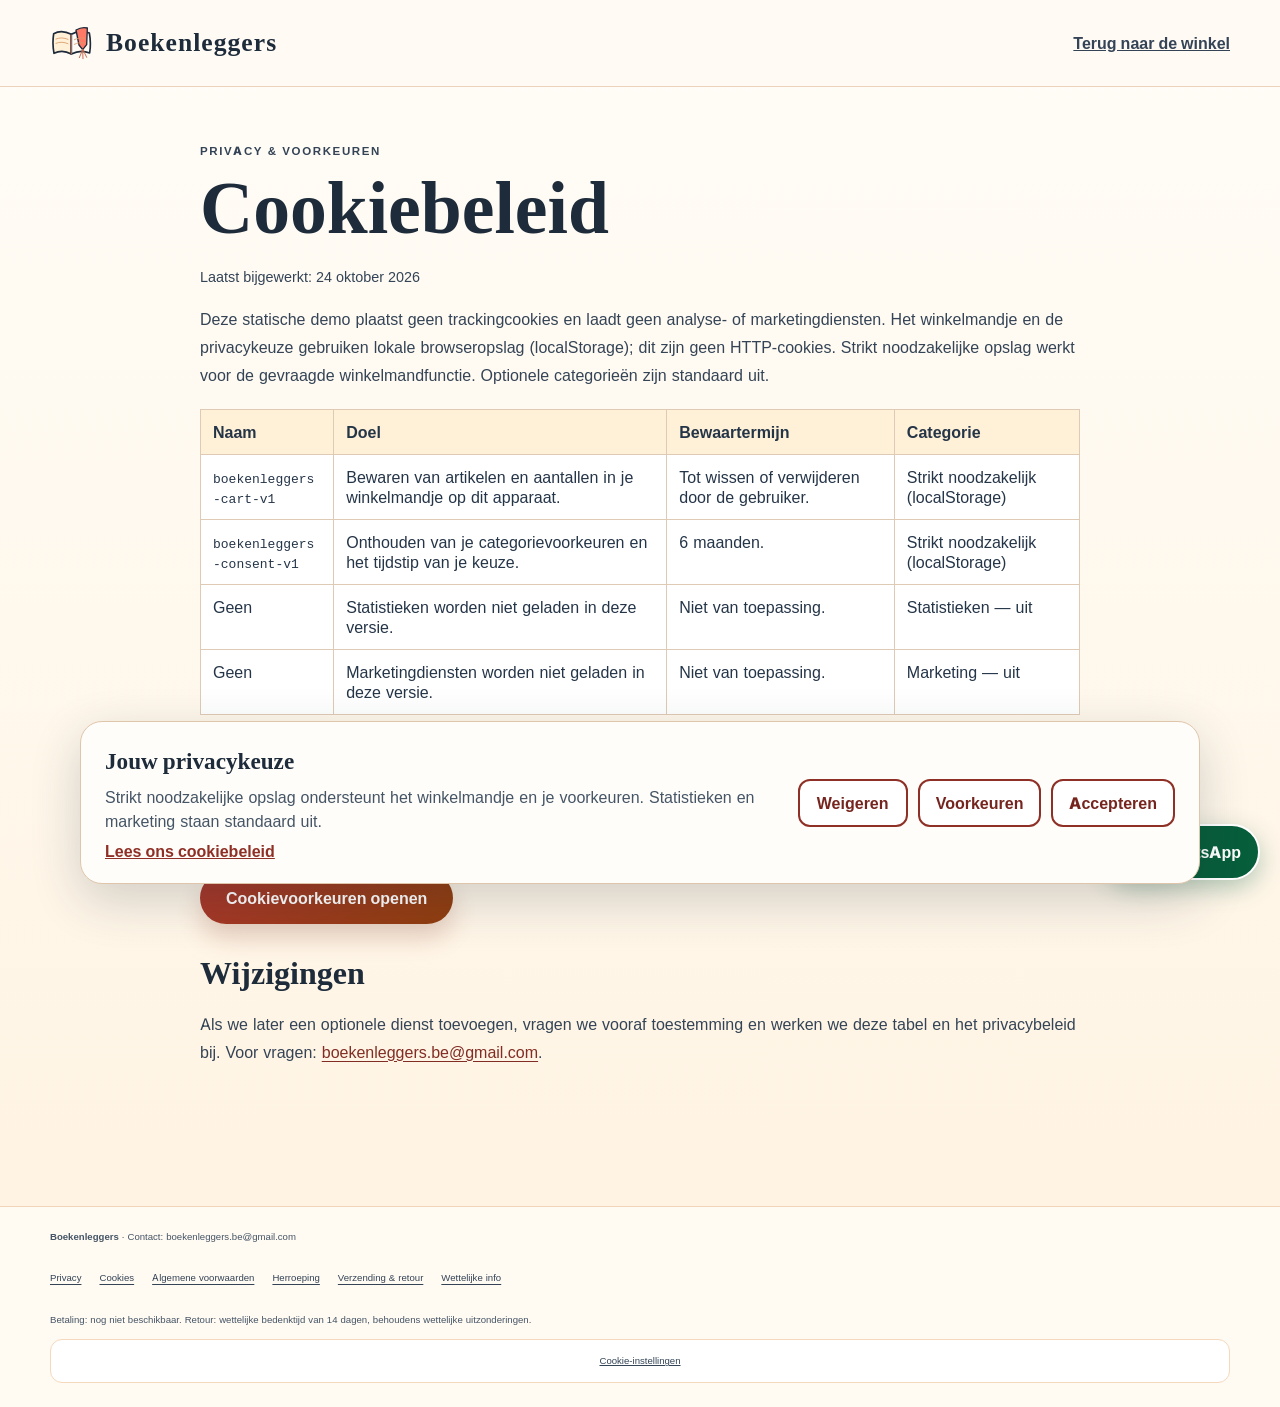
==== commit ec2bf11d: "Add customer contact email across site Replace remaining email placeholders with the user-provided a" ====
--- a/cookies.html
+++ b/cookies.html
@@ -31,10 +31,10 @@
       <p>Gebruik de knop hieronder of de link “Cookie-instellingen” onderaan elke pagina. Je kunt optionele categorieën weigeren zonder de winkelmandfunctie te verliezen. Je browserinstellingen kunnen lokale opslag ook wissen of blokkeren.</p>
       <button class="button primary" type="button" data-open-cookie-settings>Cookievoorkeuren openen</button>
       <h2>Wijzigingen</h2>
-      <p>Als we later een optionele dienst toevoegen, vragen we vooraf toestemming en werken we deze tabel en het privacybeleid bij. Voor vragen: [E-MAIL].</p>
+      <p>Als we later een optionele dienst toevoegen, vragen we vooraf toestemming en werken we deze tabel en het privacybeleid bij. Voor vragen: <a href="mailto:boekenleggers.be@gmail.com">boekenleggers.be@gmail.com</a>.</p>
     </main>
     <a class="whatsapp-float" href="https://wa.me/32465758240?text=Hallo%2C%20ik%20heb%20een%20vraag%20over%20een%20boekenlegger." target="_blank" rel="noopener noreferrer" aria-label="Contacteer ons via WhatsApp op +32 465 75 82 40" title="Chat met ons via WhatsApp"><svg viewBox="0 0 32 32" aria-hidden="true" focusable="false"><path d="M16 3.2A12.4 12.4 0 0 0 5.3 22l-1.6 6 6.1-1.6A12.4 12.4 0 1 0 16 3.2Zm0 22.5c-1.9 0-3.8-.5-5.4-1.5l-.4-.2-3.6 1 1-3.5-.2-.4A10 10 0 1 1 16 25.7Zm5.5-7.5c-.3-.2-1.8-.9-2.1-1-.3-.1-.5-.2-.7.2-.2.3-.8 1-.9 1.2-.2.2-.3.2-.6.1-.3-.2-1.3-.5-2.5-1.6-.9-.8-1.5-1.8-1.7-2.1-.2-.3 0-.5.1-.6l.5-.6.3-.5c.1-.2 0-.4 0-.6l-.9-2.2c-.2-.6-.5-.5-.7-.5h-.6c-.2 0-.6.1-.9.4-.3.3-1.1 1-1.1 2.5s1.1 2.9 1.3 3.1c.2.2 2.1 3.2 5.1 4.5.7.3 1.2.5 1.6.6.7.2 1.3.2 1.8.1.6-.1 1.8-.7 2.1-1.4.3-.7.3-1.3.2-1.4-.1-.1-.3-.2-.6-.4Z"/></svg><span>WhatsApp</span></a>
-    <footer class="site-footer"><div class="container legal-footer"><p><strong>Boekenleggers</strong> · Contact: [E-MAIL]</p><nav class="legal-links" aria-label="Juridische informatie"><a href="privacy.html">Privacy</a><a href="cookies.html">Cookies</a><a href="voorwaarden.html">Algemene voorwaarden</a><a href="herroeping.html">Herroeping</a><a href="verzending-retour.html">Verzending & retour</a><a href="juridische-info.html">Wettelijke info</a></nav><p>Betaling: nog niet beschikbaar. Retour: wettelijke bedenktijd van 14 dagen, behoudens wettelijke uitzonderingen.</p><button class="footer-cookie-link" type="button" data-open-cookie-settings>Cookie-instellingen</button></div></footer>
+    <footer class="site-footer"><div class="container legal-footer"><p><strong>Boekenleggers</strong> · Contact: <a href="mailto:boekenleggers.be@gmail.com">boekenleggers.be@gmail.com</a></p><nav class="legal-links" aria-label="Juridische informatie"><a href="privacy.html">Privacy</a><a href="cookies.html">Cookies</a><a href="voorwaarden.html">Algemene voorwaarden</a><a href="herroeping.html">Herroeping</a><a href="verzending-retour.html">Verzending & retour</a><a href="juridische-info.html">Wettelijke info</a></nav><p>Betaling: nog niet beschikbaar. Retour: wettelijke bedenktijd van 14 dagen, behoudens wettelijke uitzonderingen.</p><button class="footer-cookie-link" type="button" data-open-cookie-settings>Cookie-instellingen</button></div></footer>
     <section class="cookie-banner" id="cookieBanner" aria-labelledby="cookieTitle" hidden><div class="cookie-copy"><h2 id="cookieTitle">Jouw privacykeuze</h2><p>Strikt noodzakelijke opslag ondersteunt het winkelmandje en je voorkeuren. Statistieken en marketing staan standaard uit.</p><a href="cookies.html">Lees ons cookiebeleid</a></div><div class="cookie-actions"><button class="cookie-choice" type="button" data-cookie-reject>Weigeren</button><button class="cookie-choice" type="button" data-cookie-preferences>Voorkeuren</button><button class="cookie-choice" type="button" data-cookie-accept>Accepteren</button></div></section>
     <dialog class="cookie-dialog" id="cookiePreferences" aria-labelledby="cookiePreferencesTitle"><form method="dialog" class="cookie-dialog-content"><div class="cookie-dialog-heading"><h2 id="cookiePreferencesTitle">Cookievoorkeuren</h2><button class="icon-button" type="button" data-close-cookie aria-label="Voorkeuren sluiten">×</button></div><p>Strikt noodzakelijke opslag is altijd actief; optionele categorieën staan standaard uit.</p><label class="cookie-category"><span><strong>Strikt noodzakelijk</strong><small>Winkelmandje en voorkeuren</small></span><input type="checkbox" checked disabled /></label><label class="cookie-category"><span><strong>Statistieken</strong><small>Indien later ingeschakeld</small></span><input type="checkbox" id="statisticsConsent" /></label><label class="cookie-category"><span><strong>Marketing</strong><small>Indien later ingeschakeld</small></span><input type="checkbox" id="marketingConsent" /></label><div class="cookie-dialog-actions"><button class="cookie-choice" type="button" data-cookie-reject>Weigeren</button><button class="cookie-choice" type="button" data-cookie-save>Voorkeuren opslaan</button></div></form></dialog>
     <script src="consent.js"></script>
--- a/styles.css
+++ b/styles.css
@@ -677,6 +677,7 @@
   border-top: 1px solid rgba(230, 188, 152, 0.6);
   background: rgba(255, 250, 243, 0.98);
   margin-top: 48px;
+  font-size: 60%;
 }
 
 .footer-wrap {
@@ -689,6 +690,7 @@
 
 .footer-brand {
   margin-bottom: 8px;
+  font-size: clamp(0.9rem, 1.2vw, 1.26rem);
 }
 
 .site-footer p {
@@ -721,7 +723,7 @@
 
 .shipping-note {
   flex-basis: 100%;
-  font-size: 0.9rem;
+  font-size: 0.54rem;
 }
 
 .cart-backdrop {
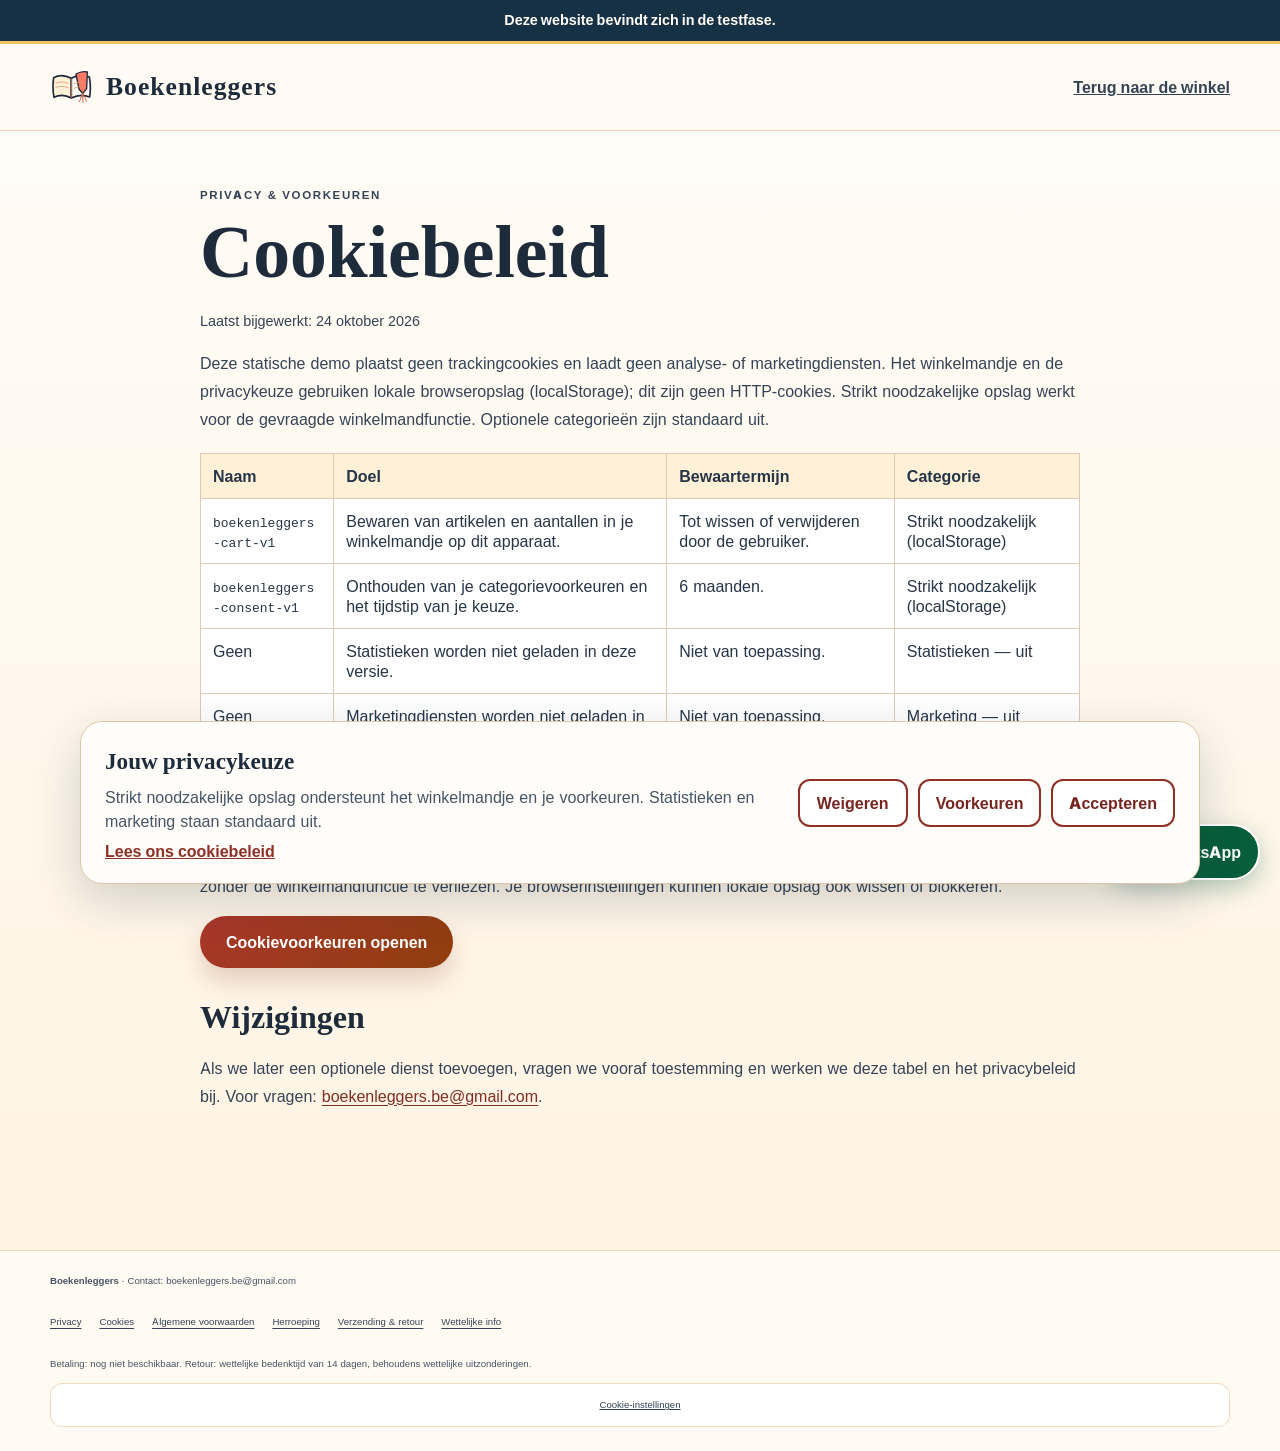
==== commit 4a71749d: "Add Dutch test phase notice site-wide Co-authored-by: Copilot App <223556219+Copilot@users.noreply.g" ====
--- a/cookies.html
+++ b/cookies.html
@@ -15,6 +15,7 @@
     <title>Cookiebeleid | Boekenleggers.be</title>
   </head>
   <body>
+    <div class="site-test-notice" role="note">Deze website bevindt zich in de testfase.</div>
     <header class="topbar"><div class="container nav-wrap"><a class="brand" href="index.html"><img src="assets/logo-mark.svg" alt="" width="44" height="44" /><span>Boekenleggers</span></a><a class="legal-home-link" href="index.html">Terug naar de winkel</a></div></header>
     <main class="container legal-main">
       <p class="eyebrow">Privacy & voorkeuren</p>
--- a/styles.css
+++ b/styles.css
@@ -45,6 +45,20 @@
   color: var(--ink);
 }
 
+.site-test-notice {
+  display: grid;
+  min-height: 44px;
+  padding: 8px 16px;
+  place-items: center;
+  border-bottom: 3px solid #f0c461;
+  background: #173144;
+  color: #fffdf8;
+  font-size: 0.9rem;
+  font-weight: 700;
+  line-height: 1.4;
+  text-align: center;
+}
+
 a {
   color: inherit;
   text-decoration: none;
